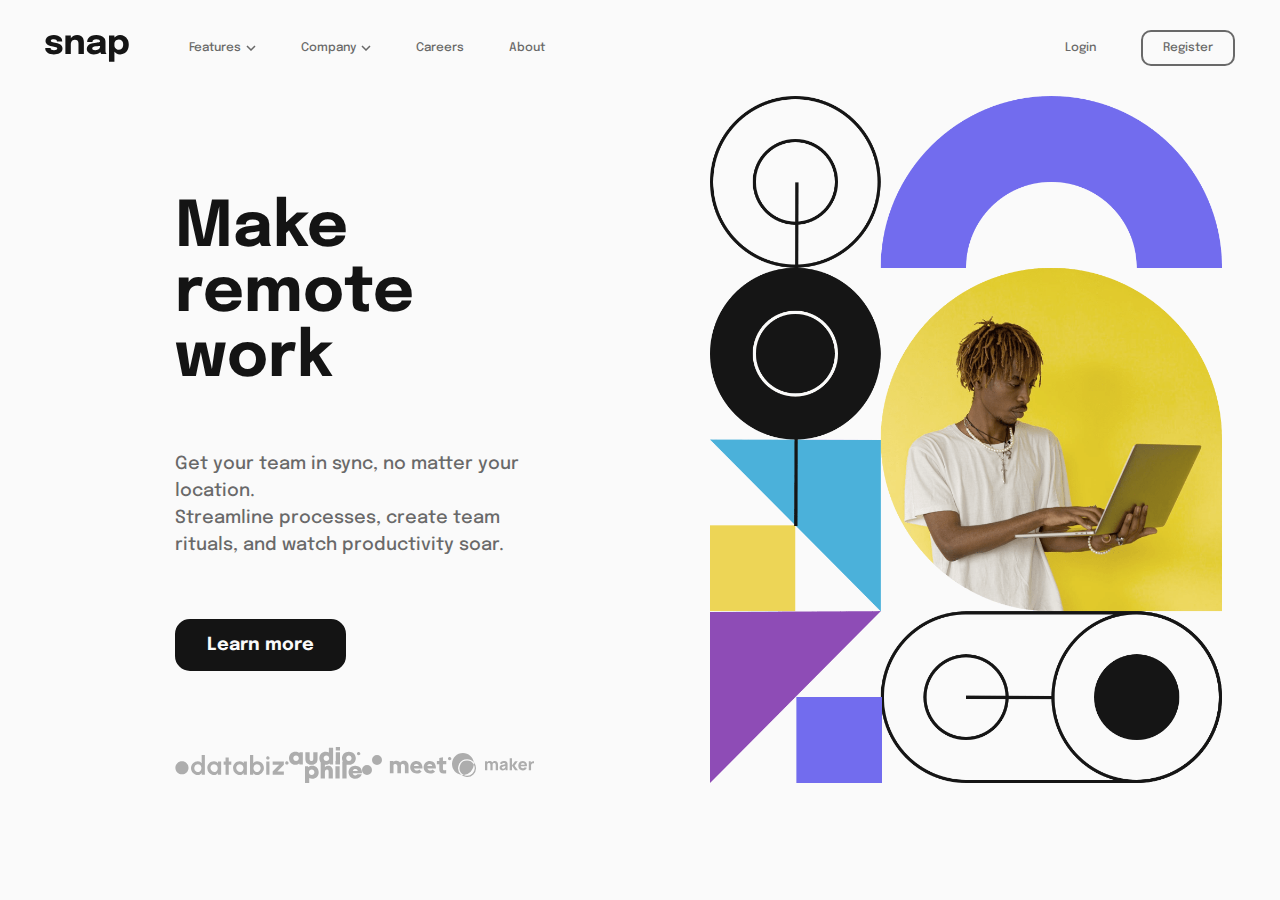
==== FrontendMentor/intro-section-with-dropdown-navigation-main/website/index.html @ 64e185b7 "Upload functional website for Desktop" ====
<!DOCTYPE html>
<html lang="en">

<head>
  <meta charset="UTF-8">
  <meta name="viewport" content="width=device-width, initial-scale=1.0">
  <!-- displays site properly based on user's device -->

  <link rel="icon" type="image/png" sizes="32x32" href="../images/favicon-32x32.png">
  <link rel="preconnect" href="https://fonts.googleapis.com">
  <link rel="preconnect" href="https://fonts.gstatic.com" crossorigin>
  <link href="https://fonts.googleapis.com/css2?family=Epilogue:wght@500;700&display=swap" rel="stylesheet">
  <link rel="stylesheet" type="text/css" href="index.css" />
  <script src="index.js" defer></script>

  <title>Frontend Mentor | Intro section with dropdown navigation</title>

</head>

<body>

  <header>
    <img src="../images/logo.svg">
    <nav>
      <ul class="menu-list">
        <li class="menu-option" id="features">
          <a>Features</a>
          <img id="features-down" class="active" src="../images/icon-arrow-down.svg">
          <img id="features-up" src="../images/icon-arrow-up.svg">
          <ul class="features-list">
            <li class="features-option"><img src="../images/icon-todo.svg"><a href="index.html">Todo List</a></li>
            <li class="features-option"><img src="../images/icon-calendar.svg"><a href="index.html">Calendar</a></li>
            <li class="features-option"><img src="../images/icon-reminders.svg"><a href="index.html">Reminders</a></li>
            <li class="features-option"><img src="../images/icon-planning.svg"><a href="index.html">Planning</a></li>
          </ul>
        </li>
        <li class="menu-option" id="company">
          Company
          <img id="company-down" class="active" src="../images/icon-arrow-down.svg">
          <img id="company-up" src="../images/icon-arrow-up.svg">
          <ul class="company-list">
            <li class="company-option"><a href="index.html">History</a></li>
            <li class="company-option"><a href="index.html">Our Team</a></li>
            <li class="company-option"><a href="index.html">Blog</a></li>
          </ul>
        </li>
        <li class="menu-option"> <a class="header-link" href="index.html">Careers</a> </li>
        <li class="menu-option"> <a class="header-link" href="index.html">About</a> </li>
      </ul>
      <div class="account-list">
        <a class="login" href="index.html">Login</a>
        <a class="register" href="index.html">Register</a>
      </div>
    </nav>
  </header>

  <main>
    <section class="left-container">
      <div class="text">
        <h2> Make <br> remote work </h2>
        <p>
          Get your team in sync, no matter your location. <br>
          Streamline processes,
          create team rituals, and watch productivity soar.
        </p>
        <a class="hiro-btn" href="index.html">Learn more</a>
      </div>
      <div class="clients">
        <img src="../images/client-databiz.svg">
        <img src="../images/client-audiophile.svg">
        <img src="../images/client-meet.svg">
        <img src="../images/client-maker.svg">
      </div>
    </section>
    <section class="right-container">
      <img src="../images/image-hero-desktop.png">
    </section>
  </main>

</body>

</html>
---- FrontendMentor/intro-section-with-dropdown-navigation-main/website/index.css ----
* {
    margin: 0;
    padding: 0;
    border: none;
    font-family: 'Epilogue', sans-serif;
}

:root{
    --almost-white: hsl(0, 0%, 98%);
    --medium-grey: hsl(0, 0%, 41%);
    --almost-black: hsl(0, 0%, 8%);
    --fs-header: 12px;
    --fs-paragraph: 18px;
    --fs-title: 63px;
    --fw-medium: 500;
    --fw-bold: 700;
}

body{
    background-color: var(--almost-white);
}

/* HEADER */
header{
    padding: 30px 45px;
    display: flex;
    align-items: center;
    gap: 60px;
}
header nav{
    width: 100%;
    display: flex;
    justify-content: space-between;
    align-items: center;
}
header nav ul.menu-list{
    list-style: none;
    display: flex;
    gap: 45px;
}
header nav ul.menu-list li.menu-option{
    position: relative;
    font-size: var(--fs-header);
    font-weight: var(--fw-medium);
    color: var(--medium-grey);
    display: flex;
    align-items: center;
    gap: 5px;
    transition: 300ms;
}
header nav ul.menu-list li.menu-option:hover{
    color: var(--almost-black);
}
header nav ul.menu-list li.menu-option ul.features-list{
    position: absolute;
    top: calc(100% + 12px);
    right: 0;
    list-style: none;
    padding: 5px 15px;
    border-radius: 10px;
    box-shadow: 0px 10px 30px -10px var(--medium-grey);
    background-color: var(--almost-white);
}
#features, #company{
    cursor: pointer;
}
ul.menu-list li.menu-option img#features-down, img#features-up, img#company-down, img#company-up{
    display: none;
}
ul.menu-list li.menu-option img#features-down.active, img#features-up.active, img#company-down.active, img#company-up.active{
    display: block;
}
ul.features-list li.features-option{
    margin: 12.5px;
    font-size: var(--fs-header);
    font-weight: var(--medium);
    color: var(--grey);
    display: flex;
    align-items: center;
    gap: 10px;
}
header nav ul.menu-list li.menu-option ul.company-list{
    position: absolute;
    top: calc(100% + 12px);
    left: 0;
    list-style: none;
    padding: 5px 15px;
    border-radius: 10px;
    box-shadow: 0px 10px 30px -10px var(--medium-grey);
    background-color: var(--almost-white);
}
ul.company-list li.company-option{
    margin: 12.5px;
    font-size: var(--fs-header);
    font-weight: var(--medium);
    color: var(--grey);
}
ul.company-list li.company-option a{
    white-space: nowrap;
}
header nav a{
    text-decoration: none;
    font-size: var(--fs-header);
    font-weight: var(--fw-medium);
    color: var(--medium-grey);
    transition: 300ms;
}
header nav a:hover{
    color: var(--almost-black);
}
header nav div.account-list{
    list-style: none;
    display: flex;
    align-items: center;
    gap: 45px;
}
header nav div.account-list .register{
    padding: 10px 20px;
    border: 2px solid var(--medium-grey);
    border-radius: 10px;
    transition: 300ms;
}
header nav div.account-list .register:hover{
    border: 2px solid var(--almost-black);
}
.features-list, .company-list{
    display: none;
}
.features-list.active, .company-list.active{
    display: block;
}

/* HIRO */
main{
    padding: 0px 125px 0px 175px;
    display: flex;
    align-items: stretch;
    justify-content: space-between;
    gap: 175px;
}
section.left-container{
    padding-top: 100px;
    display: flex;
    flex-direction: column;
    justify-content: space-between;
}
section.left-container .text{
    display: flex;
    flex-direction: column;
    gap: 60px;
}
section.left-container .text h2{
    font-size: var(--fs-title);
    font-weight: var(--fw-bold);
    color: var(--almost-black);
}
section.left-container .text p{
    font-size: var(--fs-paragraph);
    font-weight: var(--fw-medium);
    color: var(--medium-grey);
    line-height: 150%;
}
section.left-container .text a{
    align-self: flex-start;
    padding: 15px 30px;
    border: 2px solid var(--almost-black);
    border-radius: 15px;
    font-size: var(--fs-paragraph);
    font-weight: var(--fw-bold);
    text-decoration: none;
    color: var(--almost-white);
    background-color: var(--almost-black);
    transition: 300ms;
}
section.left-container .text a:hover{
    background-color: var(--almost-white);
    color: var(--almost-black);
}
section.left-container .clients{
    display: flex;
    align-items: center;
    justify-content: space-between;
}
section.right-container{
    max-width: 100%;
    width: 512px;
    min-width: 512px;
}
section.right-container img{
    width: 100%;
    height: 100%;
}
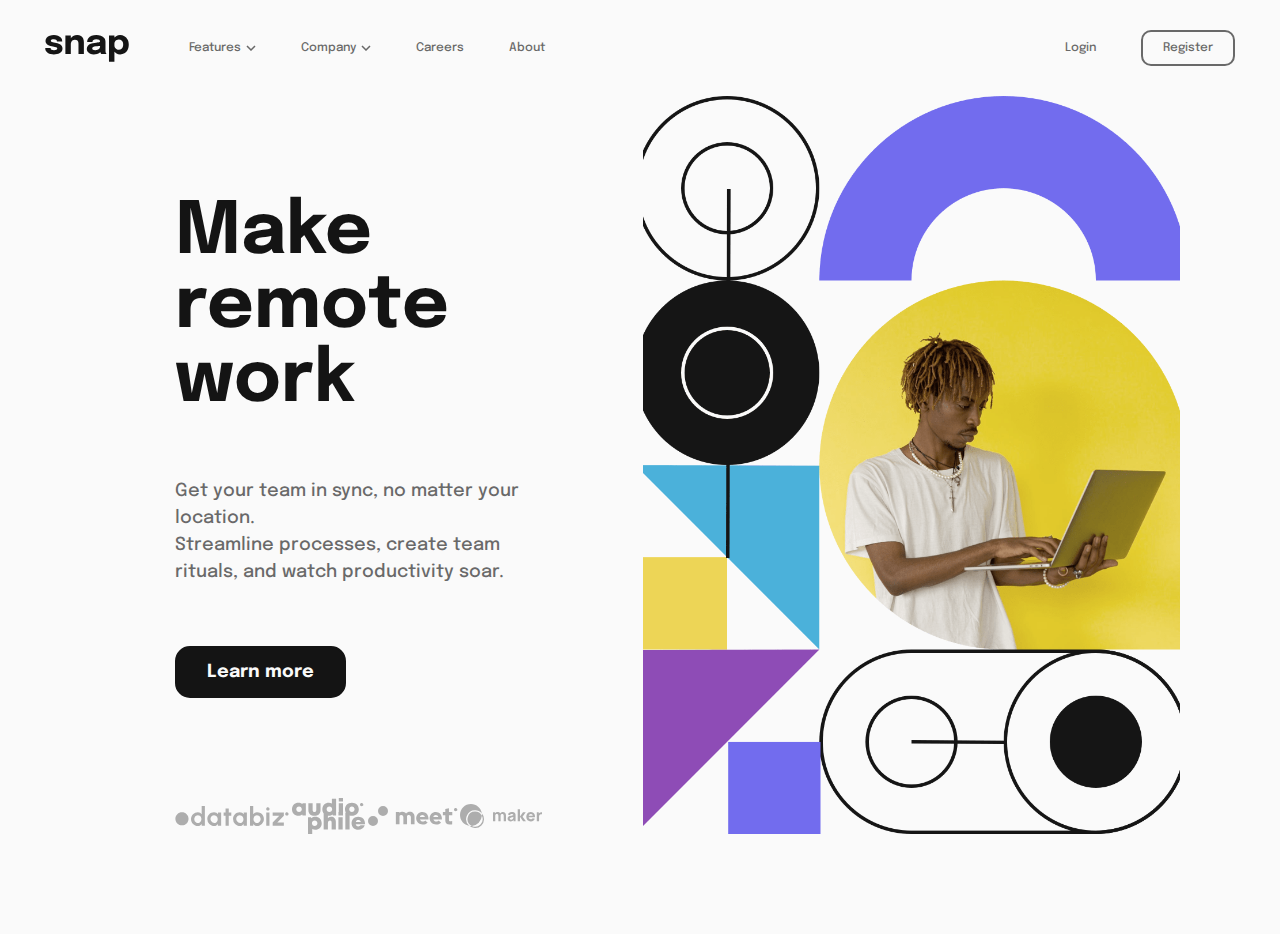
==== commit 1a32a9ba: "Project done" ====
--- a/FrontendMentor/intro-section-with-dropdown-navigation-main/website/index.html
+++ b/FrontendMentor/intro-section-with-dropdown-navigation-main/website/index.html
@@ -21,12 +21,15 @@
 
   <header>
     <img src="../images/logo.svg">
-    <nav>
+    <nav id="nav">
+      <img id="close-menu" src="../images/icon-close-menu.svg">
       <ul class="menu-list">
         <li class="menu-option" id="features">
-          <a>Features</a>
-          <img id="features-down" class="active" src="../images/icon-arrow-down.svg">
-          <img id="features-up" src="../images/icon-arrow-up.svg">
+          <div class="for-mobile-container">
+            Features
+            <img id="features-down" class="active" src="../images/icon-arrow-down.svg">
+            <img id="features-up" src="../images/icon-arrow-up.svg">
+          </div>
           <ul class="features-list">
             <li class="features-option"><img src="../images/icon-todo.svg"><a href="index.html">Todo List</a></li>
             <li class="features-option"><img src="../images/icon-calendar.svg"><a href="index.html">Calendar</a></li>
@@ -35,9 +38,11 @@
           </ul>
         </li>
         <li class="menu-option" id="company">
-          Company
-          <img id="company-down" class="active" src="../images/icon-arrow-down.svg">
-          <img id="company-up" src="../images/icon-arrow-up.svg">
+          <div class="for-mobile-container">
+            Company
+            <img id="company-down" class="active" src="../images/icon-arrow-down.svg">
+            <img id="company-up" src="../images/icon-arrow-up.svg">
+          </div>
           <ul class="company-list">
             <li class="company-option"><a href="index.html">History</a></li>
             <li class="company-option"><a href="index.html">Our Team</a></li>
@@ -52,6 +57,7 @@
         <a class="register" href="index.html">Register</a>
       </div>
     </nav>
+    <img id="menu" src="../images/icon-menu.svg">
   </header>
 
   <main>
@@ -73,7 +79,8 @@
       </div>
     </section>
     <section class="right-container">
-      <img src="../images/image-hero-desktop.png">
+      <img id="desktop-image" src="../images/image-hero-desktop.png">
+      <img id="mobile-image" src="../images/image-hero-mobile.png">
     </section>
   </main>
 
--- a/FrontendMentor/intro-section-with-dropdown-navigation-main/website/index.css
+++ b/FrontendMentor/intro-section-with-dropdown-navigation-main/website/index.css
@@ -9,14 +9,19 @@
     --almost-white: hsl(0, 0%, 98%);
     --medium-grey: hsl(0, 0%, 41%);
     --almost-black: hsl(0, 0%, 8%);
+    --almost-black-50: hsl(0, 0%, 8%, 50%);
     --fs-header: 12px;
     --fs-paragraph: 18px;
-    --fs-title: 63px;
-    --fw-medium: 500;
+    --fs-title: 72px;
+    --fs-mobile-header: 15px;
+    --fs-mobile-paragraph: 14px;
+    --fs-mobile-title: 27px;
+    --fw-regular: 500;
     --fw-bold: 700;
 }
 
 body{
+    min-height: 100vh;
     background-color: var(--almost-white);
 }
 
@@ -41,15 +46,23 @@
 header nav ul.menu-list li.menu-option{
     position: relative;
     font-size: var(--fs-header);
-    font-weight: var(--fw-medium);
+    font-weight: var(--fw-regular);
     color: var(--medium-grey);
-    display: flex;
-    align-items: center;
-    gap: 5px;
     transition: 300ms;
 }
 header nav ul.menu-list li.menu-option:hover{
     color: var(--almost-black);
+}
+header nav ul.menu-list li.menu-option .for-mobile-container{
+    display: flex;
+    align-items: center;
+    gap: 5px;
+}
+ul.menu-list li.menu-option img#features-down, img#features-up, img#company-down, img#company-up{
+    display: none;
+}
+ul.menu-list li.menu-option img#features-down.active, img#features-up.active, img#company-down.active, img#company-up.active{
+    display: block;
 }
 header nav ul.menu-list li.menu-option ul.features-list{
     position: absolute;
@@ -61,15 +74,6 @@
     box-shadow: 0px 10px 30px -10px var(--medium-grey);
     background-color: var(--almost-white);
 }
-#features, #company{
-    cursor: pointer;
-}
-ul.menu-list li.menu-option img#features-down, img#features-up, img#company-down, img#company-up{
-    display: none;
-}
-ul.menu-list li.menu-option img#features-down.active, img#features-up.active, img#company-down.active, img#company-up.active{
-    display: block;
-}
 ul.features-list li.features-option{
     margin: 12.5px;
     font-size: var(--fs-header);
@@ -88,6 +92,7 @@
     border-radius: 10px;
     box-shadow: 0px 10px 30px -10px var(--medium-grey);
     background-color: var(--almost-white);
+    z-index: 2;
 }
 ul.company-list li.company-option{
     margin: 12.5px;
@@ -98,10 +103,13 @@
 ul.company-list li.company-option a{
     white-space: nowrap;
 }
+#features, #company{
+    cursor: pointer;
+}
 header nav a{
     text-decoration: none;
     font-size: var(--fs-header);
-    font-weight: var(--fw-medium);
+    font-weight: var(--fw-regular);
     color: var(--medium-grey);
     transition: 300ms;
 }
@@ -129,14 +137,20 @@
 .features-list.active, .company-list.active{
     display: block;
 }
+header img#menu{
+    display: none;
+}
+header img#close-menu{
+    display: none;
+}
 
 /* HIRO */
 main{
-    padding: 0px 125px 0px 175px;
+    padding: 0px 100px 100px 175px;
     display: flex;
     align-items: stretch;
     justify-content: space-between;
-    gap: 175px;
+    gap: 100px;
 }
 section.left-container{
     padding-top: 100px;
@@ -156,7 +170,7 @@
 }
 section.left-container .text p{
     font-size: var(--fs-paragraph);
-    font-weight: var(--fw-medium);
+    font-weight: var(--fw-regular);
     color: var(--medium-grey);
     line-height: 150%;
 }
@@ -177,16 +191,154 @@
     color: var(--almost-black);
 }
 section.left-container .clients{
+    margin-top: 100px;
     display: flex;
     align-items: center;
     justify-content: space-between;
 }
-section.right-container{
+section.left-container .clients .mobile{
+    display: none;
+}
+section.right-container img{
     max-width: 100%;
-    width: 512px;
-    min-width: 512px;
-}
-section.right-container img{
-    width: 100%;
-    height: 100%;
+    max-height: 100%;
+}
+section.right-container img#mobile-image{
+    display: none;
+}
+
+
+/* RESPONSIVE */
+@media(max-width: 1300px) {
+    section.right-container img{
+        min-width: 100%;
+        min-height: 100%;
+        object-fit: cover;
+    }
+}
+@media(max-width: 1000px) {
+    /* HEADER */
+    header{
+        padding: 30px 15px;
+        justify-content: space-between;
+        align-items: flex-start;
+    }
+    header img#menu{
+        display: block;
+    }
+    header nav{
+        display: none;
+        padding: 30px 15px;
+        position: absolute;
+        top: 0;
+        right: 0;
+        width: fit-content;
+        height: calc(100% + 15px);
+        box-shadow: 0px 0px 0px 800px var(--almost-black-50);
+        background-color: var(--almost-white);
+        z-index: 1;
+    }
+    header nav.active{
+        display: flex;
+        flex-direction: column;
+        justify-content: flex-start;
+        align-items: stretch;
+        gap: 30px;
+    }
+    header nav #close-menu{
+        display: block;
+        align-self: flex-end;
+    }
+    header nav ul.menu-list{
+        flex-direction: column;
+        gap: 30px;
+    }
+    header nav ul.menu-list li.menu-option{
+        font-size: var(--fs-mobile-header);
+        gap: 10px;
+    }
+    header nav ul.menu-list li.menu-option ul.features-list{
+        position: relative;
+        top: 0px;
+        right: 0;
+        padding: 0px 0px 0px 15px;
+        border-radius: 0px;
+        box-shadow: none;
+    }
+    ul.features-list li.features-option{
+        margin: 15px 0px 0px 0px;
+        font-size: var(--fs-mobile-header);
+        display: flex;
+        align-items: center;
+        gap: 10px;
+    }
+    header nav ul.menu-list li.menu-option ul.company-list{
+        position: relative;
+        top: 0px;
+        left: 0;
+        padding: 0px 0px 0px 15px;
+        border-radius: 0px;
+        box-shadow: none;
+    }
+    ul.company-list li.company-option{
+        margin: 15px 0px 0px 0px;
+        font-size: var(--fs-mobile-header);
+    }
+    header nav a{
+        font-size: var(--fs-mobile-header);
+    }
+    header nav div.account-list{
+        flex-direction: column;
+        align-items: stretch;
+        gap: 20px;
+    }
+    header nav div.account-list .login{
+        align-self: center;
+    }
+    header nav div.account-list .register{
+        padding: 10px 50px;
+        border-radius: 15px;
+        text-align: center;
+    }
+    
+
+    /* HIRO */
+    main{
+        padding: 0px;
+        flex-direction: column-reverse;
+        gap: 60px;
+    }
+    section.left-container{
+        padding: 0px 15px 15px 15px;
+    }
+    section.right-container img#desktop-image{
+        display: none;
+    }
+    section.right-container img#mobile-image{
+        display: block;
+    }
+    section.left-container .text{
+        gap: 30px;
+    }
+    section.left-container .text h2{
+        font-size: var(--fs-mobile-title);
+        text-align: center;
+    }
+    br{
+        display: none;
+    }
+    section.left-container .text p{
+        font-size: var(--fs-mobile-paragraph);
+        text-align: center;
+    }
+    section.left-container .text a{
+        align-self: center;
+        font-size: var(--fs-mobile-paragraph);
+    }
+    section.left-container .clients{
+        margin-top: 60px;
+    }
+    section.left-container .clients img{
+        max-width: 25%;
+    }
 }